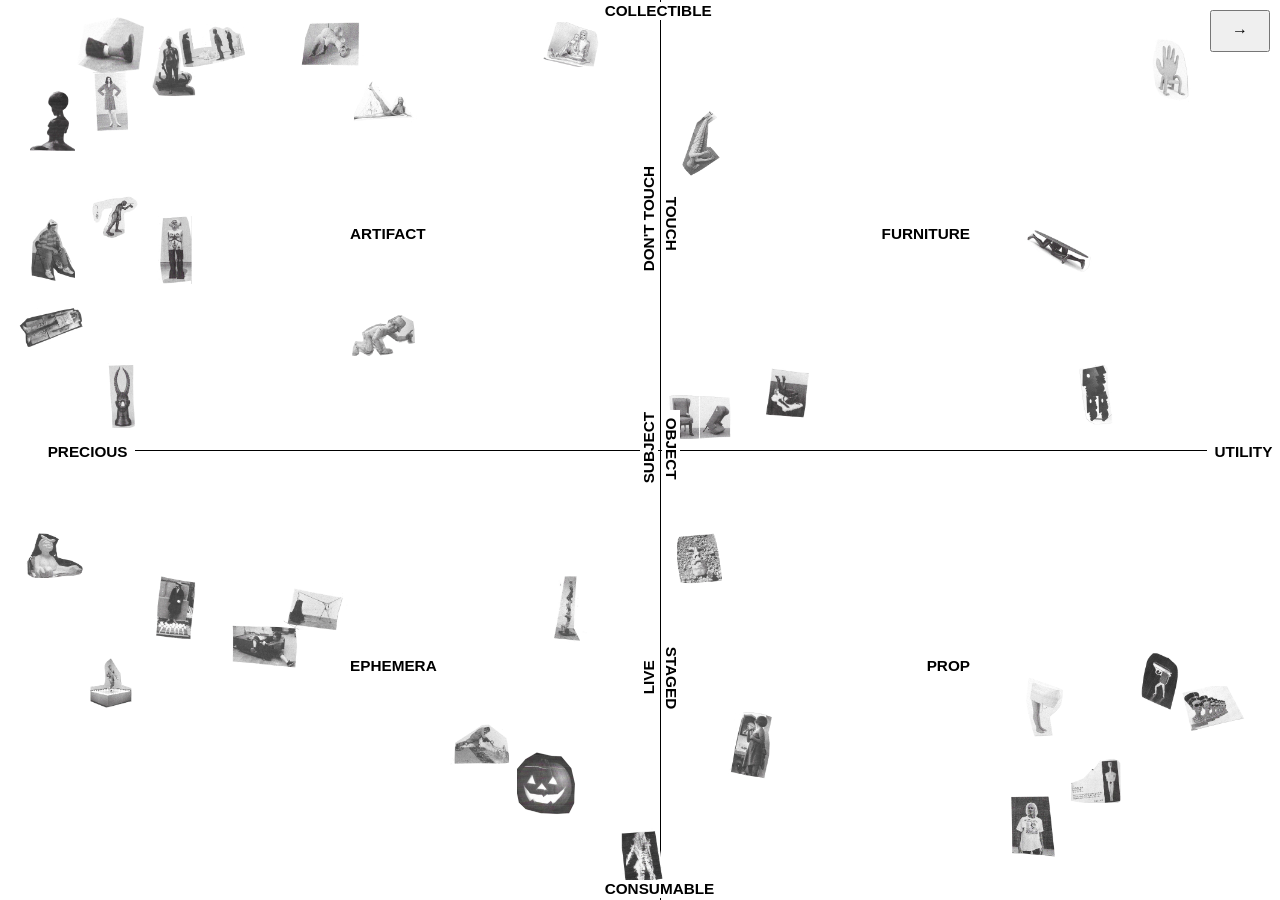
==== index copy.html @ 36f09357 "entry" ====
<!DOCTYPE html>
<html lang="en">
<head>
    <meta charset="UTF-8">
    <meta name="viewport" content="width=device-width, initial-scale=1.0">
    <title>figure grid</title>
    <link rel="icon" type="image/x-icon" href="images/A_robert gober untitled leg 1989 .png">
    <link rel="stylesheet" href="styles.css">
</head>
<body>

        <!-- Button to trigger the transition -->
        <button onclick="togglePage()">→</button>

        <!-- Main content container -->
        <div id="container">
            <div id="leftPage" class="page left full-viewport-height">
                <div class="content"></div>
                 <!-- DO NOT TOUCH OR DELETE -->
    <div class="container">
        <!-- Horizontal and vertical lines -->
        <div class="horizontal-line"></div>
        <div class="vertical-line"></div>

        <!-- Text labels on each end of the horizontal line -->
        <div class="label label-left">PRECIOUS</div>
        <div class="label label-right">UTILITY</div>

        <!-- Text labels on each end of the vertical line -->
        <div class="label label-top">COLLECTIBLE</div>
        <div class="label label-bottom">CONSUMABLE</div>

        <!-- Quadrant labels -->
        <div class="quadrant-label top-left">ARTIFACT</div>
        <div class="quadrant-label top-right">FURNITURE</div>
        <div class="quadrant-label bottom-left">EPHEMERA</div>
        <div class="quadrant-label bottom-right">PROP</div>

        <!-- Text labels along the vertical line -->
        <div class="vertical-label vertical-label-touch">TOUCH</div>
        <div class="vertical-label vertical-label-object">OBJECT</div>
        <div class="vertical-label vertical-label-staged">STAGED</div>
        <div class="vertical-label vertical-label-dont-touch">DON'T TOUCH</div>
        <div class="vertical-label vertical-label-subject">SUBJECT</div>
        <div class="vertical-label vertical-label-live">LIVE</div>
    </div>
    <!-- DO NOT TOUCH OR DELETE -->


 
<!-- DON'T TOUCH OR DELETE -->
   <!-- Interactive Image Layer -->
   <div class="interactive-container ">
<!-- DON'T TOUCH OR DELETE -->


    <!-- NOW YOU CAN EDIT CLASS IS FOR INTERACTIVE BUTTON LABELS, STYLE IS FOR THE LOCATION WITHIN THE GRID, TITLE AND BODY CAN BE UPDATED WITHIN "", AND CHANGE THE IMG SRC FOR UPLOADING IMAGES FROM THE IMAGES FOLDER -->
    <!-- Section A -->
    <div class="image-container dont-touch object" style="top: 24%; left: 11%;" 
    data-title="Huma Bhaba receiver (2018)"  
    data-body="When the extraterrestrials make contact with earth, I hope this is what they look like">
        <img src="images/A_Huma Bhaba receiver 2018.png" alt="Image 1-01">
    </div>
    <div class="image-container dont-touch" style="top: 7.5%; left: 6%;"  
    data-title="Charles Ray Fall '91 (1992)" 
    data-body="At least in his slant towards representation, Ray makes the human uncanny">
        <img src="images/A_Charles Ray Fall '91 1992.png" alt="Image 1-02">
    </div>
    <div class="image-container subject dont-touch" style="top: 24%; left: 1.5%;"  
    data-title="Duane Hanson Man with a Walkman (1989)" 
    data-body="Theatric realism">
        <img src="images/A_Duane Hanson Man with a Walkman 1989.png" alt="Image 1-03">
    </div>
    <div class="image-container dont-touch staged" style="top: 33.5%; left: 27.27%;"  
    data-title="Folkert de Jong The Shooting...at Watou; 1st of July 2006 (2006)" 
    data-body="This would look good as detritus floating in a flooded relic of a city">
        <img src="images/A_Folkert de Jong The Shooting...at Watou; 1st of July 2006 2006.png" alt="Image 1-04">
    </div>
    <div class="image-container object dont-touch staged"  style="top: 1.2%; left: 14%;"  
    data-title="George Segal The Costume Party 1965-67" 
    data-body="1970s window display: camp, scene, color, artifice, archetype">
        <img src="images/A_George Segal The Costume Party 1965-67.png" alt="Image 1-05">
    </div>
    <div class="image-container object dont-touch" style="top: 1.2%; left: 6%;"  
    data-title="robert gober untitled leg (1989)" 
    data-body="Endlessly lonely figures">
        <img src="images/A_robert gober untitled leg 1989 .png" alt="Image 1-06">
    </div>
    <div class="image-container subject dont-touch"style="top: 1.2%; left: 42%;"  
    data-title="Jeff Koons Michael-Jackson-and-Bubbles 1988" 
    data-body="Jeff Koons is a businessman who trades money for other people to manufactures large objects and then he calls them artworks and trades them for more money">
        <img src="images/A_Jeff Koons Michael-Jackson-and-Bubbles 1988.png" alt="Image 1-07">
    </div>
    <div class="image-container dont-touch"  style="top: 3.5%; left: 11%;"  
    data-title="Kiki Smith Rapture 2001" 
    data-body="One of first artists I learned about in undergrad when we were all very into feminist archetypes">
        <img src="images/A_Kiki Smith Rapture 2001.png" alt="Image 1-08">
    </div>
    <div class="image-container dont-touch" style="top: 7.4%; left: 27.27%;"  
    data-title="Liz Craft Lo Schiaccianoci 2017" 
    data-body="Is this about heterosexuality?">
        <img src="images/A_Liz Craft Lo Schiaccianoci 2017.png" alt="Image 1-09">
    </div>
    <div class="image-container dont-touch" style="top: 1.2%; left: 23.27%;"  
    data-title="louise bourgeois arched figure 1999" 
    data-body="Bourgeois insisted her pieces were not directly engaging feminist discourse but instead inhabited a ‘pre-gender’ zone of inquiry. See questions on Nancy Grossman “Cobb II.”">
        <img src="images/A_louise bourgeois arched figure 1999.png" alt="Image 1-10">
    </div>
    <div class="image-container dont-touch" style="top: 40%; left: 7.27%;"  
    data-title="Nancy Grossman Cob II 1977-1980" 
    data-body="Nancy Grossman’s insistence about the heads–that they are not men, nor artifacts emerging from BDSM–is a fascinating part of this work to me. I guess it feels like a formal problem. Because she uses forms which connote specificities about gender or about scene, people unconsciously read the works and immediately locate them. From that point, it is hard to have your mind changed about what you’re seeing.">
        <img src="images/A_Nancy Grossman Cob II 1977-1980.png" alt="Image 1-11">
    </div>
    <div class="image-container object dont-touch" style="top: 20.5%; left: 6%;"  
    data-title="Nicole Eisenman Perpetual Motion Machine 2019" 
    data-body="Finally a bronze figure who isn’t proud, just on their trodden way">
        <img src="images/A_Nicole Eisenman Perpetual Motion Machine 2019.png" alt="Image 1-12">
    </div>
    <div class="image-container dont-touch staged" style="top: 32.5%; left: 1.5%;"  
    data-title="Paul Thek The Tomb 1967" 
    data-body="Death practice #2">
        <img src="images/A_Paul Thek The Tomb 1967.png" alt="Image 1-13">
    </div>
    <div class="image-container dont-touch" style="top: 9.5%; left: 1.5%;"  
    data-title="Simone Leigh Jug 2019" 
    data-body="Far beyond representational specificity is where we find pure archetype (no eyes)">
        <img src="images/A_Simone Leigh Jug 2019.png" alt="Image 1-14">
    </div>
    <!-- <div class="image-container touch" style="top: 42.5%; left: 27.27%;"  
     data-title="Alison Saar Sweeping Beauty 1997" 
     data-body="How long will gendered divisions of domestic labor haunt the world?">
        <img src="images/A_Alison Saar Sweeping Beauty 1997.png" alt="Image 15">
    </div>
    <div class="image-container touch" style="top: 42.5%; left: 27.27%;"  
    data-title="Fred Wilson The Mete of the Muse 2006" 
    data-body="Poetics of arrangement">
        <img src="images/A_Fred Wilson The Mete of the Muse 2006.png" alt="Image 16">
    </div>
    <div class="image-container touch" style="top: 42.5%; left: 27.27%;"  
    data-title="Greer Lankson Rachel 1986" 
    data-body="">
        <img src="images/A_Greer Lankson Rachel 1986.png" alt="Image 17">
    </div>
    <div class="image-container touch" style="top: 42.5%; left: 27.27%;"  
    data-title="Hank Willis Thomas Unity 2019" 
    data-body="">
        <img src="images/A_Hank Willis Thomas Unity 2019.png" alt="Image 18">
    </div>
    <div class="image-container touch" style="top: 42.5%; left: 27.27%;"  data-title="Isabelle Albequerque An Orgy for Ten People in One Body 2020" data-body="">
        <img src="images/A_Isabelle Albequerque An Orgy for Ten People in One Body 2020.png" alt="Image 19">
    </div>
    <div class="image-container touch" style="top: 42.5%; left: 27.27%;"  data-title="Josh Kline Productivity Gains 2016" data-body="">
        <img src="images/A_Josh Kline Productivity Gains 2016.png" alt="Image 20">
    </div>
    <div class="image-container touch" style="top: 42.5%; left: 27.27%;"  data-title="Tony Matelli Figure 1 2015" data-body="">
        <img src="images/A_Tony Matelli Figure 1 2015.png" alt="Image 21">
    </div>
    <div class="image-container touch" style="top: 42.5%; left: 27.27%;"  data-title="Raul de Nieves Fina Vision 2019" data-body="">
        <img src="images/A_Raul de Nieves Fina Vision 2019.png" alt="Image 22">
    </div>
    <div class="image-container touch" style="top: 42.5%; left: 27.27%;"  data-title="Ruby Neri Untitled 2019" data-body="">
        <img src="images/A_Ruby Neri Untitled 2019.png" alt="Image 23">
    </div> -->
    <!-- <div class="image-container touch" style="top: 42.5%; left: 27.27%;"  data-title="Ugo Rodinone If there were anywhere but desert. monday 2000" data-body="">
        <img src="images/A_Ugo Rodinone If there were anywhere but desert. monday 2000.png" alt="Image 0">
    </div> 
    -->
    <!-- Section E -->
    <div class="image-container subject dont-touch live" style="top: 68%; left: 18%;"  
    data-title="Aki Sasamoto Centrifugal March 2012" 
    data-body="Diagrams that become performances or the other way around">
        <img src="images/E_Aki Sasamoto Centrifugal March 2012.png" alt="Image 2-01"> 
    </div>
    <div class="image-container object dont-touch live" style="top: 64%; left: 42%;"  
    data-title="Narcissister Totem 2019" 
    data-body="Performing in this piece made me feel like generally audiences are dumb, distracted, and have terrible attention spans">
        <img src="images/E_Narcissister Totem 2019.png" alt="Image 2-02">
    </div>
    <div class="image-container subject touch live" style="top: 64%; left: 11%;"  
    data-title="David Hammons Bliz-aard Sale 1983" 
    data-body="Art of the encounter 1: money study">
        <img src="images/E_David Hammons Bliz-aard Sale 1983.png" alt="Image 2-03">
    </div>
    <div class="image-container object dont-touch live" style="top: 72%; left: 6%;"  
    data-title="Felix Gonzalez Torres Untitled (go go dancing platform) 1991" 
    data-body="Felix's most overt body">
        <img src="images/E_Felix Gonzalez Torres Untitled (go go dancing platform) 1991.png" alt="Image 2-04">
    </div>
    <div class="image-container object dont-touch staged" style="top: 58%; left: 1.5%;"  
    data-title="Kara Walker A Subtlety or the Marvelous Sugar Baby 2014" 
    data-body="When this show was up there was a constant line of people waiting on Kent Avenue. I remember the sun hitting the small molasses-coated sculptures look like they were melting in the sun and crews of white people laughing and taking selfies near the cunt">
        <img src="images/E_Kara Walker A Subtlety or the Marvelous Sugar Baby 2014.png" alt="Image 2-05">
    </div>
    <div class="image-container subject dont-touch live" style="top: 79%; left: 35%;"  
    data-title="Richard Serra Splashing 1968" 
    data-body="The most adaptable metal is also the most toxic">
        <img src="images/E_Richard Serra Splashing 1968.png" alt="Image 2-06">
    </div>
    <div class="image-container subject dont-touch live" style="top: 64%; left: 22%;"  
    data-title="Senga Nengudi Studio Performance with RSVP 1976" 
    data-body="Elastic activations">
        <img src="images/E_Senga Nengudi Studio Performance with RSVP 1976.png" alt="Image 2-07">
    </div>
    <div class="image-container object touch live" style="top: 91.5%; left: 47.6%;"  
    data-title="Burning Man (2022)" 
    data-body="From afar, Burning Man feels like mdma-fueled corporate glamping but have always had affinity towards the ritualized burn as a central event in that world">
        <img src="images/E_Burning Man.png" alt="Image 2-10">
    </div>
 
    <div class="image-container object touch live" style="top: 83.5%; left: 40%;"  
    data-title="Jack O Lantern" 
    data-body="Seasonal">
        <img src="images/E_Jack o Lantern.png" alt="Image 2-00">
    </div>
    <!-- Section F -->
    <div class="image-container object touch staged" style="top: 40%; left: 59%;"  
    data-title="Allen Jones Chair 1969" 
    data-body="Figurative furniture as a represention of power dynamics aka eroticism as far as I can discern begins with Allen Jones and his controversial and imitable human furniture series ">
        <img src="images/F_Allen Jones Chair 1969.png" alt="Image 3-01">
    </div>
    <!-- <div class="image-container object touch staged" style="top: 40%; left: 59%;"  
    data-title="Allen Jones Chair 1969" 
    data-body="Figurative furniture as a represention of power dynamics aka eroticism as far as I can discern begins with Allen Jones and his controversial and imitable human furniture series ">
        <img src="images/F_alina" alt="Image 3-02">
    </div> -->
    <div class="image-container object touch live" style="top: 42.5%; left: 52%;"  
    data-title="Jamie Eisenstein Arm Chair 2006" 
    data-body="Serving 2007 in Portland, Oregon vibes">
        <img src="images/F_Jamie Eisenstein Arm Chair 2006.png" alt="Image 3-03">
    </div>
    <div class="image-container object touch staged" style="top: 40%; left: 83%;"  
    data-title="Animate Objects 2023" 
    data-body="I can't picture this looking great in anyone's home">
        <img src="images/F_Animate Objects 2023.png" alt="Image 3-04">
    </div>
    <div class="image-container object touch staged" style="top: 4%; left: 89%;"  
    data-title="Chris Wolston Temperatures Rising" 
    data-body="Design culture rewards obscurely functional objects as long as they appear to be challenging to construct">
        <img src="images/F_Chris Wolston Temperatures Rising.png" alt="Image 3-05">
    </div>
    <div class="image-container object touch staged" style="top: 24%; left: 80%;"  
    data-title="Dzmitry Samal Human Table 2009" 
    data-body="Great for the frat house">
        <img src="images/F_Dzmitry Samal Human Table 2009.png" alt="Image 3-06">
    </div>
    <div class="image-container object dont-touch staged" style="top: 12%; left: 52%;"  
    data-title="Catalina Ouyang Bitch Bench 2018" 
    data-body="Bitch as in bitching ">
        <img src="images/F_Catalina Ouyang Bitch Bench 2018.png" alt="Image 3-20">
    </div>
    <!-- Section P -->
    <div class="image-container object dont-touch staged" style="top: 72%; left: 88%;"  
    data-title="Laurie Simmons The Music of Regret 2006" 
    data-body="Featuring the complex inner workings of life as a high heeled gun">
        <img src="images/P_Laurie Simmons The Music of Regret 2006.png" alt="Image 4-01">
    </div>
    <div class="image-container subject dont-touch staged" style="top: 88%; left: 78%;"  
    data-title="Pippa Garner $ell your $elf 2023" 
    data-body="The fact that Pippa had her first institutional art show in her 80's only adds to her appeal">
        <img src="images/P_Pippa Garner $ell your $elf 2023.png" alt="Image 4-02">
    </div>
    <!-- <div class="image-container subject touch staged" style="top: 88%; left: 78%;"  
     data-title="Paul McCarthy Masks (Popeye) 1994" 
     data-body="One of the least revolting masks from this series">
        <img src="images/P_Paul" alt="Image 4-03">
    </div> -->
    <div class="image-container subject dont-touch staged" style="top: 75%; left: 92%;"  
    data-title="Isa Genzken Nofretete 2014" 
    data-body="The idol becomes an icon becomes a mascot becomes a model">
        <img src="images/P_Isa Genzken Nofretete 2014.png" alt="Image 4-05">
    </div>
    <div class="image-container object touch staged" style="top: 83%; left: 83%;"  
    data-title="Gala Committee Cycladic Idol 1998" 
    data-body="The Gala Committee’s Melrose Place prop fabrication project is 100% goals. Perfect equilibrium between a DIY conceptualism and a high art fabrication.">
        <img src="images/P_Gala Committee Cycladic Idol 1998.png" alt="Image 4-06">
    </div>
    <div class="image-container touch staged" style="top: 58%; left: 52%;"  
    data-title="David Wojnarowicz Untitled (Face in Dirt) 1991" 
    data-body="Gallup, NM. Rehearsing death. Taken May 1991, David died September 1992.">
        <img src="images/P_David Wojnarowicz Untitled (Face in Dirt) 1991.png" alt="Image 4-07">
    </div>
    <div class="image-container dont-touch staged" style="top: 79%; left: 56%;"  
    data-title="Cindy Sherman Untitled Film Still #2 1977" 
    data-body="Having been raised in a house where most of the movies I watched were from the 1950’s, this body of work opened up some previously foreclosed information; The femme protagonist didn't 'wake up like this' but is instead an aesthetically controlled entity. ">
        <img src="images/P_Cindy Sherman Untitled Film Still no2 1977.png" alt="Image 4-08">
    </div>
    <div class="image-container object touch live" style="top: 75%; left: 79%;"  
    data-title="Erwin Wurm One Minute Sculpture 1997" 
    data-body="1 minute sculptures feels like what art will be in the apocalypse, but euphorically so">
        <img src="images/P_Erwin Wurm One Minute Sculpture 1997.png" alt="Image 4-00">
    </div>
</div>
            </div>
        </div>
        
            <div id="rightPage" class="page right">
                <p>This is an interactive webpage and living document by effie bowen. Works and commentary are subject to change.

                    Website designed with <a href="https://www.taehee.xyz/">taehee</a>.Last updated Dec 2024.</p>
                    
            </div>
        </div>


<!-- DON'T TOUCH OR DELETE -->
      <!-- Center Display for Hover -->
      <div class="center-display">
        <div class="center-content">
            <div class="image-wrapper">
                <img id="center-image" src="" alt="center image">
            </div>
            <div class="text-background">
            <p id="center-title"></p>
            <p id="center-body"></p>
            </div>
        </div>
    </div>
<!-- DON'T TOUCH OR DELETE -->    
    
<script>
   function togglePage() {
    const leftPage = document.getElementById("leftPage");
    const rightPage = document.getElementById("rightPage");
    const container = document.getElementById("container");

    // Toggle active classes
    if (leftPage.classList.contains("active")) {
        leftPage.classList.remove("active");
        rightPage.classList.remove("active");
    } else {
        leftPage.classList.add("active");
        rightPage.classList.add("active");
    }
}
</script>
  
<!-- DON'T TOUCH OR DELETE -->
    <script src="script.js"></script>
    <script src="select.js"></script>
<!-- DON'T TOUCH OR DELETE -->
</body>
</html>
---- styles.css ----
* {
    margin: 0;
    padding: 0;
    box-sizing: border-box;
}

html, body {
    height: 100%;
    width: 100%;
    display: flex;
    overflow: hidden; /* Prevent scrollbars */
    font-family: Helvetica, Arial, sans-serif;
}

button {
    position: absolute;
    top: 10px;
    right: 10px;
    padding: 10px 20px;
    font-size: 16px;
    cursor: pointer;
    z-index: 10;
}

a {
    text-decoration: none;
    color: black;
  }

#container {
    display: flex;
    width: 100vw;
    height: 100vh;
    overflow: hidden;
    position: relative;
}

.page {
    transition: all 0.5s ease-in-out;
    height: 100%;
}
.left {
    width: 100%; /* Default full width */
    display: flex;
    justify-content: center;
    align-items: center;
}

.right {
    width: 0; /* Initially hidden */
    background-color: #2196f3;
    display: flex;
    justify-content: center;
    align-items: center;
    overflow: hidden;
    
}

/* Active state for pages */
.page.active.left {
    width: 100%; /* Shrinks to 70% width */
}

.page.active.right {
    width: 30%; /* Expands to 30% width */
    visibility: visible; /* Ensure it's visible */
    padding: 5%;
}

.content {
    padding: 20px;
    color: white;
    text-align: center;
}

.container {
    position: relative;
    width: 100vw;
    height: 100vh;
}

/* Ensure the text labels are above the image containers */
.label, .vertical-label {
    position: absolute;
    font-size: 1.7vmin;
    font-family: Helvetica, Arial, sans-serif;
    font-weight: 600;
    color: black;
    background-color: white;
    padding: 0 0.5em;
    z-index: 3; /* Higher than images */
    pointer-events: auto; /* Enable click events */
    -webkit-user-select: none; /* For Safari */
    -moz-user-select: none;    /* For Firefox */
    -ms-user-select: none;     /* For IE and Edge */
    user-select: none;         /* Standard */
}

/* Change the text selection color for the rest of the page */
::selection {
    background-color: white;
    color: black;
}

/* Horizontal Line */
.horizontal-line {
    position: absolute;
    top: 50%;
    left: 0;
    width: 100%;
    height: 1px;
    background-color: black;
}

/* Vertical Line */
.vertical-line {
    position: absolute;
    top: 0;
    left: 50%;
    height: 100%;
    width: 1px;
    background-color: black;
}



/* Text labels on the ends of the horizontal and vertical lines */
.label-left {
    top: calc(50% - 0.75vmin);
    left: 0;
}

.label-right {
    top: calc(50% - 0.75vmin);
    right: 0;
}

.label-top {
    left: calc(50% - 7vmin);
    top: .2%;
}

.label-bottom {
    left: calc(50% - 7vmin);
    bottom: .2%;
}

/* Quadrant labels */
.quadrant-label {
    position: absolute;
    font-size: 1.7vmin;
    font-family: Helvetica, Arial, sans-serif;
    font-weight: 600;
    color: black;
    pointer-events: none; /* Disable interaction with this layer */
}

/* Top Left Quadrant */
.quadrant-label.top-left {
    top: 25%;
    left: 25%;
}

/* Top Right Quadrant */
.quadrant-label.top-right {
    top: 25%;
    right: 25%;
}

/* Bottom Left Quadrant */
.quadrant-label.bottom-left {
    bottom: 25%;
    left: 25%;
}

/* Bottom Right Quadrant */
.quadrant-label.bottom-right {
    bottom: 25%;
    right: 25%;
}

/* Text labels along the vertical line */
.vertical-label {
    position: absolute;
    font-size: 1.7vmin;
    font-family: Helvetica, Arial, sans-serif;
    font-weight: 600;
    color: black;
    cursor: pointer;
    transform-origin: left center;
    transition: color .3s ease;
}

/* Hover effect for pointer and color change */
.vertical-label:hover {
    cursor: pointer;
}

/* Specific label positions and rotations */
.vertical-label-touch {
    left: calc(50% + 1.25vmin); /* Adjust distance from vertical line */
    top: calc(25% - 5vmin);  /* Adjust vertical position */
    transform: rotate(90deg); /* Rotate text to the left (clockwise) */
}

.vertical-label-touch:hover {
    color: #4982cf;
}


.vertical-label-object {
    left: calc(50% + 1.25vmin); /* Adjust distance from vertical line */
    top: calc(50% - 5.5vmin); /* Adjust vertical position */
    transform: rotate(90deg); /* Rotate text to the left (clockwise) */
}

.vertical-label-object:hover {
    color: #00aa93;
}


.vertical-label-staged {
    left: calc(50% + 1.25vmin); /* Adjust distance from vertical line */
    top: calc(75% - 5vmin);  /* Adjust vertical position */
    transform: rotate(90deg); /* Rotate text to the left (clockwise) */
}

.vertical-label-staged:hover {
   color:orchid;
}

.vertical-label-dont-touch {
    left: calc(50% - 1.25vmin); /*Adjust distance from vertical line */
    top: calc(25% + 5vmin);   /* Adjust vertical position */
    transform: rotate(-90deg); /* Rotate text to the right (counterclockwise) */
}

.vertical-label-dont-touch:hover {
color:#d2515e;
}

.vertical-label-subject {
    left: calc(50% - 1.25vmin); /* Adjust distance from vertical line */
    top: calc(50% + 3.5vmin); /* Adjust vertical position */
    transform: rotate(-90deg); /* Rotate text to the right (counterclockwise) */
}

.vertical-label-subject:hover {
    color: #ffb511;
}

.vertical-label-live {
    left: calc(50% - 1.25vmin); /* Adjust distance from vertical line */
    top: calc(75% + 2vmin);  /* Adjust vertical position */
    transform: rotate(-90deg); /* Rotate text to the right (counterclockwise) */
}

.vertical-label-live:hover {
color: tan;
}
/* Active button style */
.vertical-label-subject.active {
    color: #ffb511;
}

.vertical-label-live.active {
    color: tan;
}

.vertical-label-dont-touch.active {
    color:#d2515e;
    }

.vertical-label-staged.active {
   color:orchid;
}
.vertical-label-object.active {
    color: #00aa93;
}

.vertical-label-touch.active{
    color: #4982cf;
}


/* Default button style */
.vertical-label {
    cursor: pointer;
    transition: background-color 0.3s ease, color 0.3s ease;
}



/* Center Display for Hover */
.center-display {
    display: none; /* Initially hidden */
    flex-direction: column;
    align-items: center;
    justify-content: center;
    position: fixed;
    top: 50%;
    left: 50%;
    transform: translate(-50%, -50%);
    text-align: center;
    z-index: 5;
    pointer-events: none;
}


.center-content {
    display: flex;
    flex-direction: column;
    align-items: center; /* Center-align all content */
    gap: 8px; /* Consistent gap between elements */
}

.image-wrapper {
    height: 65vmin; /* Adjust the size of the container */
    aspect-ratio: 2 / 1; /* Maintains a square aspect ratio */
    display: flex;
    justify-content: center;
    align-items: center;
    overflow: hidden;
}
.image-wrapper img {
    width: auto;
    height: 100%;
    object-fit: contain; /* Ensures the image scales without cropping */
}

/* .center-display img {
    width: 65vmin;
    height: 65vmin;
    object-fit: contain;
} */

.text-background {
    padding: 1.25%;
    background-color: white;
}

#center-name {
    font-size: 2.5vmin;
    font-family: Helvetica, Arial, sans-serif;
    font-weight: bold;
    /* margin-bottom: 0.2em; */
    color: black;
}

#center-title {
    font-size: 2.5vmin;
    font-family: Helvetica, Arial, sans-serif;
    font-style: italic;
    font-weight: bold;
    /* margin-bottom: 0.2em; */
    color: black;
}

#center-year {
    font-size: 2.5vmin;
    font-family: Helvetica, Arial, sans-serif;
    font-weight: bold;
    /* margin-bottom: 0.2em; */
    color: black;
}

#center-body {
    font-size: 2.2vmin;
    font-family: Helvetica, Arial, sans-serif;
    font-weight: bold;
    color: black;
    max-width: 40vw;
    margin: 2.5%;
}


#center-title, #center-body {
    margin: 0; /* Remove margin */
    line-height: 1.3;
}

/* Second Layer: Interactive Images*/
.interactive-container {
    position: absolute;
    width: 100vw;
    height: 100vh;
    top: 0;
    left: 0;
    z-index: 0; /* Ensure it is below the text labels */
    pointer-events: none; /* Disable interaction with this layer */
}

.image-container {
    position: absolute;
    width: 7.5vmin; /* Updated size */
    height: 7.5vmin; /* Updated size */
    pointer-events: all;
    z-index: 2; /* Ensure images are below text labels */
}

.image-container img {
    width: 100%;
    height: 100%;
    object-fit: contain;
    transition: filter 0.3s ease; /* Smooth transition for hue change */
}


.full-viewport-height {
    height: 100vh;
  }

@supports (height: 100dvh) {
    .full-viewport-height {
      height: 100dvh;
    }
  }


/* Media query for mobile view */
@media only screen and (max-width: 900px) {
    .label, .vertical-label {
        font-size: 2.2vmin; 
    }
    .label-top {
        left: calc(50% - 9vmin);
        top: .2%;
    }
    
    .label-bottom {
        left: calc(50% - 9vmin);
        bottom: .2%;
    }

    .quadrant-label {
        font-size: 2.2vmin;
    }
    .vertical-label {
        font-size: 2.2vmin;
    }

    .center-display img {
        width: 70vmin;
        height: 70vmin;
    }
    
    .center-display p {
        font-size: 2.8vmin;
    }

    .vertical-label-touch {
        top: calc(25% - 8vmin);  /* Adjust vertical position */
    }
    
  
    
    .vertical-label-object {
        top: calc(50% - 6.5vmin); /* Adjust vertical position */
    }
    
    .vertical-label-staged {
        top: calc(75% - 6vmin);  /* Adjust vertical position */
    }

    .vertical-label-dont-touch {
        top: calc(25% + 6vmin);   /* Adjust vertical position */
      }
    

    .vertical-label-subject {
        top: calc(50% + 4.5vmin); /* Adjust vertical position */
     }

    
    .vertical-label-live {
        top: calc(75% + 3vmin);  /* Adjust vertical position */
        }

#center-body {
            max-width: 60vw;
        }
    
}
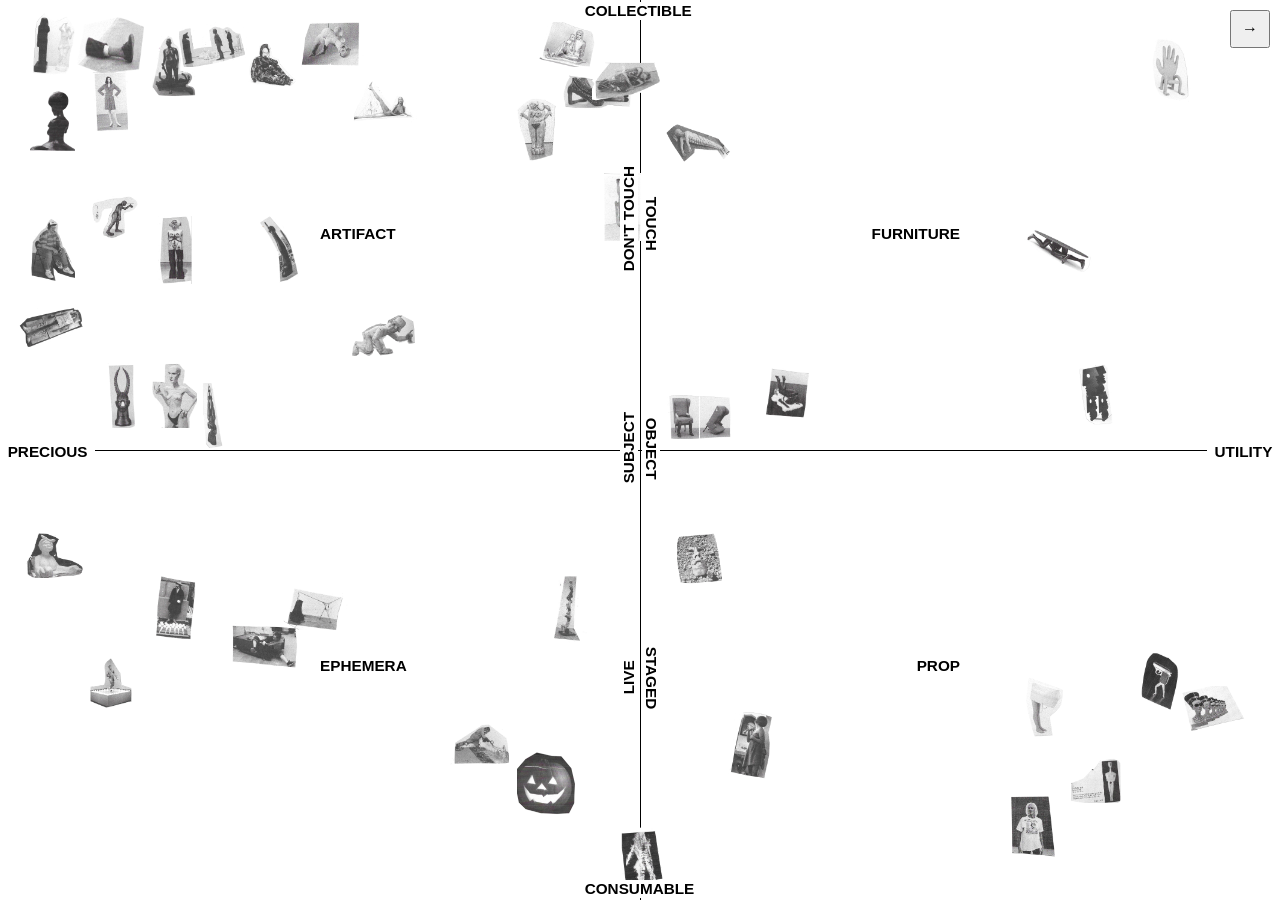
==== commit 7559e357: "update-aboutcargo" ====
--- a/index copy.html
+++ b/index copy.html
@@ -8,16 +8,10 @@
     <link rel="stylesheet" href="styles.css">
 </head>
 <body>
-
-        <!-- Button to trigger the transition -->
-        <button onclick="togglePage()">→</button>
-
-        <!-- Main content container -->
-        <div id="container">
-            <div id="leftPage" class="page left full-viewport-height">
-                <div class="content"></div>
-                 <!-- DO NOT TOUCH OR DELETE -->
-    <div class="container">
+    <!-- DO NOT TOUCH OR DELETE -->
+
+    <a href="./about/about.html"><button>→</button></a>
+    <div class="container full-viewport-height">
         <!-- Horizontal and vertical lines -->
         <div class="horizontal-line"></div>
         <div class="vertical-line"></div>
@@ -50,171 +44,604 @@
  
 <!-- DON'T TOUCH OR DELETE -->
    <!-- Interactive Image Layer -->
-   <div class="interactive-container ">
+   <div class="interactive-container full-viewport-height">
 <!-- DON'T TOUCH OR DELETE -->
 
 
     <!-- NOW YOU CAN EDIT CLASS IS FOR INTERACTIVE BUTTON LABELS, STYLE IS FOR THE LOCATION WITHIN THE GRID, TITLE AND BODY CAN BE UPDATED WITHIN "", AND CHANGE THE IMG SRC FOR UPLOADING IMAGES FROM THE IMAGES FOLDER -->
     <!-- Section A -->
     <div class="image-container dont-touch object" style="top: 24%; left: 11%;" 
-    data-title="Huma Bhaba receiver (2018)"  
+    data-name="Huma Bhaba"
+    data-title="receiver" 
+    data-year="2018" 
     data-body="When the extraterrestrials make contact with earth, I hope this is what they look like">
         <img src="images/A_Huma Bhaba receiver 2018.png" alt="Image 1-01">
     </div>
     <div class="image-container dont-touch" style="top: 7.5%; left: 6%;"  
-    data-title="Charles Ray Fall '91 (1992)" 
+    data-name="Charles Ray"
+    data-title="Fall '91" 
+    data-year="1992" 
     data-body="At least in his slant towards representation, Ray makes the human uncanny">
         <img src="images/A_Charles Ray Fall '91 1992.png" alt="Image 1-02">
     </div>
     <div class="image-container subject dont-touch" style="top: 24%; left: 1.5%;"  
-    data-title="Duane Hanson Man with a Walkman (1989)" 
+    data-name="Duane Hanson"
+    data-title="Man with a Walkman" 
+    data-year="1989"
     data-body="Theatric realism">
         <img src="images/A_Duane Hanson Man with a Walkman 1989.png" alt="Image 1-03">
     </div>
     <div class="image-container dont-touch staged" style="top: 33.5%; left: 27.27%;"  
-    data-title="Folkert de Jong The Shooting...at Watou; 1st of July 2006 (2006)" 
+    data-name="Folkert de Jong"
+    data-title="The Shooting...at Watou; 1st of July 2006" 
+    data-year="2006"
     data-body="This would look good as detritus floating in a flooded relic of a city">
         <img src="images/A_Folkert de Jong The Shooting...at Watou; 1st of July 2006 2006.png" alt="Image 1-04">
     </div>
     <div class="image-container object dont-touch staged"  style="top: 1.2%; left: 14%;"  
-    data-title="George Segal The Costume Party 1965-67" 
+    data-name="George Segal"
+    data-title="The Costume Party" 
+    data-year="1965-67"
     data-body="1970s window display: camp, scene, color, artifice, archetype">
         <img src="images/A_George Segal The Costume Party 1965-67.png" alt="Image 1-05">
     </div>
-    <div class="image-container object dont-touch" style="top: 1.2%; left: 6%;"  
-    data-title="robert gober untitled leg (1989)" 
+    <div class="image-container object dont-touch" style="top: 1.2%; left: 6%;"
+    data-name="robert gober"  
+    data-title="untitled leg" 
+    data-year="1989"
     data-body="Endlessly lonely figures">
         <img src="images/A_robert gober untitled leg 1989 .png" alt="Image 1-06">
     </div>
-    <div class="image-container subject dont-touch"style="top: 1.2%; left: 42%;"  
-    data-title="Jeff Koons Michael-Jackson-and-Bubbles 1988" 
+    <div class="image-container subject dont-touch"style="top: 1.2%; left: 41.7%;" 
+    data-name="Jeff Koons"
+    data-title="Jeff Koons Michael-Jackson-and-Bubbles"
+    data-year="1988" 
     data-body="Jeff Koons is a businessman who trades money for other people to manufactures large objects and then he calls them artworks and trades them for more money">
         <img src="images/A_Jeff Koons Michael-Jackson-and-Bubbles 1988.png" alt="Image 1-07">
     </div>
-    <div class="image-container dont-touch"  style="top: 3.5%; left: 11%;"  
-    data-title="Kiki Smith Rapture 2001" 
+    <div class="image-container dont-touch"  style="top: 3.5%; left: 11%;"
+    data-name="Kiki Smith"  
+    data-title="Rapture" 
+    data-year="2001"
     data-body="One of first artists I learned about in undergrad when we were all very into feminist archetypes">
         <img src="images/A_Kiki Smith Rapture 2001.png" alt="Image 1-08">
     </div>
-    <div class="image-container dont-touch" style="top: 7.4%; left: 27.27%;"  
-    data-title="Liz Craft Lo Schiaccianoci 2017" 
+    <div class="image-container dont-touch" style="top: 7.4%; left: 27.27%;" 
+    data-name="Liz Craft" 
+    data-title="Lo Schiaccianoci"
+    data-year="2017" 
     data-body="Is this about heterosexuality?">
         <img src="images/A_Liz Craft Lo Schiaccianoci 2017.png" alt="Image 1-09">
     </div>
-    <div class="image-container dont-touch" style="top: 1.2%; left: 23.27%;"  
-    data-title="louise bourgeois arched figure 1999" 
+    <div class="image-container dont-touch" style="top: 1.2%; left: 23.27%;"
+    data-name="Louise Bourgeois"  
+    data-title="arched figure" 
+    data-year="1999"
     data-body="Bourgeois insisted her pieces were not directly engaging feminist discourse but instead inhabited a ‘pre-gender’ zone of inquiry. See questions on Nancy Grossman “Cobb II.”">
         <img src="images/A_louise bourgeois arched figure 1999.png" alt="Image 1-10">
     </div>
-    <div class="image-container dont-touch" style="top: 40%; left: 7.27%;"  
-    data-title="Nancy Grossman Cob II 1977-1980" 
+    <div class="image-container dont-touch" style="top: 40%; left: 7.27%;"
+    data-name="Nancy Grossman"  
+    data-title="Cob II" 
+    data-year="1977-1980"
     data-body="Nancy Grossman’s insistence about the heads–that they are not men, nor artifacts emerging from BDSM–is a fascinating part of this work to me. I guess it feels like a formal problem. Because she uses forms which connote specificities about gender or about scene, people unconsciously read the works and immediately locate them. From that point, it is hard to have your mind changed about what you’re seeing.">
         <img src="images/A_Nancy Grossman Cob II 1977-1980.png" alt="Image 1-11">
     </div>
-    <div class="image-container object dont-touch" style="top: 20.5%; left: 6%;"  
-    data-title="Nicole Eisenman Perpetual Motion Machine 2019" 
+    <div class="image-container object dont-touch" style="top: 20.5%; left: 6%;"
+    data-name="Nicole Eisenman"  
+    data-title="Perpetual Motion Machine" 
+    data-year="2019"
     data-body="Finally a bronze figure who isn’t proud, just on their trodden way">
         <img src="images/A_Nicole Eisenman Perpetual Motion Machine 2019.png" alt="Image 1-12">
     </div>
-    <div class="image-container dont-touch staged" style="top: 32.5%; left: 1.5%;"  
-    data-title="Paul Thek The Tomb 1967" 
+    <div class="image-container dont-touch staged" style="top: 32.5%; left: 1.5%;"
+    data-name="Paul Thek"  
+    data-title="The Tomb" 
+    data-year="1967"
     data-body="Death practice #2">
         <img src="images/A_Paul Thek The Tomb 1967.png" alt="Image 1-13">
     </div>
-    <div class="image-container dont-touch" style="top: 9.5%; left: 1.5%;"  
-    data-title="Simone Leigh Jug 2019" 
+    <div class="image-container dont-touch staged" style="top: 9.5%; left: 1.5%;" 
+    data-name="Simone Leigh" 
+    data-title="Jug" 
+    data-year="2019"
     data-body="Far beyond representational specificity is where we find pure archetype (no eyes)">
         <img src="images/A_Simone Leigh Jug 2019.png" alt="Image 1-14">
     </div>
-    <!-- <div class="image-container touch" style="top: 42.5%; left: 27.27%;"  
-     data-title="Alison Saar Sweeping Beauty 1997" 
+    <div class="image-container dont-touch staged" style="top: 42.5%; left: 14%;" 
+    data-name="Alison Saar" 
+     data-title="Sweeping Beauty" 
+     data-year="1997"
      data-body="How long will gendered divisions of domestic labor haunt the world?">
         <img src="images/A_Alison Saar Sweeping Beauty 1997.png" alt="Image 15">
     </div>
-    <div class="image-container touch" style="top: 42.5%; left: 27.27%;"  
-    data-title="Fred Wilson The Mete of the Muse 2006" 
+    <div class="image-container object dont-touch staged" style="top: 1.2%; left: 1.5%;"  
+    data-name="Fred Wilson"
+    data-title="The Mete of the Muse" 
+    data-year="2006"
     data-body="Poetics of arrangement">
         <img src="images/A_Fred Wilson The Mete of the Muse 2006.png" alt="Image 16">
     </div>
+    <div class="image-container subject dont-touch staged" style="top: 40%; left: 11%;"  
+    data-name="Greer Lankson"
+    data-title="Rachel" 
+    data-year="1986"
+    data-body="Freaky, creepy, cunty">
+        <img src="images/A_Greer Lankson Rachel 1986.png" alt="Image 17">
+    </div>
+    <div class="image-container dont-touch staged" style="top: 24%; left: 19.27%;" 
+    data-name="Hank Willis Thomas" 
+    data-title="Ulnity 2019" 
+    data-year="2019"
+    data-body="while I disagree with the associations between acension and progress, I bike by this almost every day and feel its insistence">
+        <img src="images/A_Hank Willis Thomas Unity 2019.png" alt="Image 18">
+    </div>
+    <div class="image-container object dont-touch staged" style="top: 7%; left: 44%;"  
+    data-name="Isabelle Albequerque"
+    data-title="An Orgy for Ten People in One Body 2020" 
+    data-year="2020"
+    data-body="The thin white femme body presented yet again as an idealized object for sexual projection">
+        <img src="images/A_Isabelle Albequerque An Orgy for Ten People in One Body 2020.png" alt="Image 19">
+    </div>
+    <div class="image-container dont-touch staged" style="top: 5.25%; left: 46.27%;"  
+    data-name="Josh Kline"
+    data-title="Productivity Gains" 
+    data-year="2016"
+    data-body="Manufacturing beleaguredness">
+        <img src="images/A_Josh Kline Productivity Gains 2016.png" alt="Image 20">
+    </div>
+    <div class="image-container dont-touch staged" style="top: 19.25%; left: 46%;"  
+    data-name="Tony Matelli"
+    data-title="Figure 1 2015" 
+    data-year="2015"
+    ddata-body="Über realism (except the flaccid dick is apparently impervious to gravity)">
+        <img src="images/A_Tony Matelli Figure 1 2015.png" alt="Image 21">
+    </div>
+    <div class="image-container dont-touch staged" style="top: 3.5%; left: 19.27%;"  
+    data-name="Raul de Nieves"
+    data-title="Fina Vision" 
+    data-year="2019"
+    data-body="Raúl's figures are festive and charming if not totally appeasing ">
+        <img src="images/A_Raul de Nieves Fina Vision 2019.png" alt="Image 22">
+    </div>
+    <div class="image-container dont-touch staged" style="top: 10.5%; left: 39.27%;"  
+    data-name="Ruby Neri"
+    data-title="Untitled" 
+    data-year="2019"
+    data-body="A brunette fabricates a legion of blondes">
+        <img src="images/A_Ruby Neri Untitled 2019.png" alt="Image 23">
+    </div>
+    <!-- <div class="image-container object dont-touch staged" style="top: 7%; left: 39.27%;"  
+    data-name="Lee Bul"
+    data-title="Cyborg W1" 
+    data-year="1998"
+    data-body="Prescient silhouettes">
+        <img src="images/A_Lee Bul Cyborg W1 1998.png" alt="Image 24">
+    </div>
+    <div class="image-container object dont-touch staged" style="top: 17.5%; left: 39.27%;"  
+    data-name="Dustin Yellin"
+    data-title="Psychogeography 43" 
+    data-year="2014"
+    data-body="Cheesy universalist story telling">
+        <img src="images/A_Dustin Yellin Psychogeography 43 2014.png" alt="Image 25">
+    </div>
+    <div class="image-container dont-touch staged" style="top: 1.75%; left: 39.27%;"  
+    data-name="Kehinde Wiley"
+    data-title="After La Negress 1872" 
+    data-year="2007"
+    data-body="This statue neighbors the non-profit, United Daughters of the Confederacy which is an organization focused on celebrating womens' efforts towards supporting the Confederate States during the Civil War and is ''saddened that some people find anything connected with the Confederacy to be offensive.''">
+        <img src="images/A_Kehinde Wiley After La Negress 1872 2007.png" alt="Image 26">
+    </div>
+    <div class="image-container dont-touch staged" style="top: 10.5%; left: 39.27%;"  
+    data-name="Philip Grausman"
+    data-title="Victoria" 
+    data-year="2004"
+    data-body="Big white woman’s head #2">
+        <img src="images/A_Philip Grausman Victoria 2004.png" alt="Image 27">
+    </div>
+    <div class="image-container dont-touch" style="top: 21%; left: 39.27%;"  
+    data-name="HaFoSaFo"
+    data-year="1980"
+    data-body="Charming millennial icon. R.I.P.">
+        <img src="images/A_HaFoSaFo 1980.png" alt="Image 28">
+    </div>
+    <div class="image-container touch" style="top: 10.5%; left: 39.27%;"  
+    data-name="Daniel Roseberry"
+    data-title="Schiaperelli" 
+    data-year="2019"
+    data-body="Schiaperelli should be for freaks but it's really just funky accessories for the rich">
+        <img src="images/A_Daniel Roseberry Schiaperelli 2019.png" alt="Image 29">
+    </div>
+    <div class="image-container touch" style="top: 10.5%; left: 39.27%;"  
+    data-name="Zenos Frudakis"
+    data-title="Freedom" 
+    data-year="2001"
+    data-body="So didactic no further comments">
+        <img src="images/A_Zenos Frudakis Freedom 2001.png" alt="Image 30">
+    </div>
+    <div class="image-container touch" style="top: 10.5%; left: 39.27%;"  
+    data-name="César Baldaccini"
+    data-title="Le Pouce" 
+    data-year="1965"
+    data-body="Hands and arms make conciliatory subjects for public art">
+        <img src="images/A_Cesar Baldaccini Le Pouce 1965.png" alt="Image 31">
+    </div>
+    <div class="image-container touch" style="top: 10.5%; left: 39.27%;"  
+    data-name="David Shrigley"
+    data-title="Really Good" 
+    data-year="2016"
+    data-body="This thumb belongs in a horror movie">
+        <img src="images/A_David Shrigley Really Good.2016png.png" alt="Image 32">
+    </div>
+    <div class="image-container touch" style="top: 10.5%; left: 39.27%;"  
+    data-name="Swarovski"
+    data-title="Myriad Little Mermaid, Limited Edition" 
+    data-year="2024"
+    data-body="Garbage can become very expensive with the simple adornment of thousands of jewels">
+        <img src="images/A_Swarovski Ariel 2024.png" alt="Image 33">
+    </div>
+    <div class="image-container touch" style="top: 10.5%; left: 39.27%;"  
+    data-name="Candice Lin"
+    data-title="Future Sarcophogus" 
+    data-year="2020"
+    data-body="Death practice #3">
+        <img src="images/A_Candice Lin Future Sarcophogus 2020.png" alt="Image 34">
+    </div>
+    <div class="image-container touch" style="top: 10.5%; left: 39.27%;"  
+    data-name="Beanie Baby"
+    data-title="Princess Diana" 
+    data-year="1997"
+    data-body="Mourning the untimely death of an unhappy princess by designing and selling a price-gouging-Beanie-Baby is quintessential 1997, USA">
+        <img src="images/A_Princess Diana Beanie Baby 1997.png" alt="Image 35">
+    </div>
+    <div class="image-container touch" style="top: 10.5%; left: 39.27%;"  
+    data-name="Kiyan Williams"
+    data-title="State of Freedom (Marsha P. Johnson)" 
+    data-year="2024"
+    data-body="A tepid depiction of an inimitable force. And for what? To make the Whitney Museum appear aligned with marginalized figures? The Whitney’s bathroom is not even open to the public and it cost $30 to access the part of the building where this piece was installed">
+        <img src="images/A_Kiyan Williams State of Freedom (Marsha P. Johnson) 2024.png" alt="Image 36">
+    </div>
+    <div class="image-container touch" style="top: 10.5%; left: 39.27%;"  
+    data-name="Puppies Puppies"
+    data-title="A sculpture for Trans Women A sculpture for the Non-Binary Femmes A sculpture for Two-Spirit People • I am a woman. I don’t care what you think • (Transphobia is everywhere and everyone is susceptible to enacting it at any moment) (Unlearn the transphobia brewing within) I am a Trans Women. I am a Two-Spirit Person. I am a Woman. This is for my sisters and siblings everywhere. History erased many of us but we are still here. I will fight for our rights until the day I die. Exile me and I’ll keep fighting." 
+    data-year="2022"
+    data-body="Commits identity to a fixed status rather than fluctuating condition">
+        <img src="images/A_Puppies Puppies 2022.png" alt="Image 37">
+    </div>
+    <div class="image-container touch" style="top: 10.5%; left: 39.27%;"  
+    data-name=""
+    data-title="" 
+    data-year=""
+    data-body="">
+        <img src="images/A_Jaume Plensa Anna 2014.png" alt="Image 38">
+    </div>
+    <div class="image-container touch" style="top: 10.5%; left: 39.27%;"  
+    data-name=""
+    data-title="" 
+    data-year=""
+    data-body="">
+        <img src="images/A_Mark Manders The Absence of Mark Manders 2020.png" alt="Image 39">
+    </div>
+    <div class="image-container touch" style="top: 10.5%; left: 39.27%;"  
+    data-name=""
+    data-title="" 
+    data-year=""
+    data-body="">
+        <img src="images/A_Henry Moore Large Reclining Figure 1984.png" alt="Image 40">
+    </div>
+    <div class="image-container touch" style="top: 10.5%; left: 39.27%;"  
+    data-name=""
+    data-title="" 
+    data-year=""
+    data-body="">
+        <img src="images/A_John Ahearn Salina 1982.png" alt="Image 40">
+    </div>
+    <div class="image-container touch" style="top: 10.5%; left: 39.27%;"  
+    data-name="Liza Lou"
+    data-title="" 
+    data-year=""
+    data-body="">
+        <img src="images/A_Lisa Lou The Damned 2004.png" alt="Image 40">
+    </div>
+    <div class="image-container touch" style="top: 10.5%; left: 39.27%;"  
+    data-name=""
+    data-title="" 
+    data-year=""
+    data-body="">
+        <img src="images/A_Jeffrey Gibson Like Us 2020.png" alt="Image 40">
+    </div>
+    <div class="image-container touch" style="top: 10.5%; left: 39.27%;"  
+    data-name=""
+    data-title="" 
+    data-year=""
+    data-body="">
+        <img src="images/A_Lauren Halsey The East Side of South-Central Los Angeles Hieroglyph Prototype Architecture (I) 2022.png" alt="Image 40">
+    </div>
     <div class="image-container touch" style="top: 42.5%; left: 27.27%;"  
-    data-title="Greer Lankson Rachel 1986" 
-    data-body="">
-        <img src="images/A_Greer Lankson Rachel 1986.png" alt="Image 17">
-    </div>
-    <div class="image-container touch" style="top: 42.5%; left: 27.27%;"  
-    data-title="Hank Willis Thomas Unity 2019" 
-    data-body="">
-        <img src="images/A_Hank Willis Thomas Unity 2019.png" alt="Image 18">
-    </div>
-    <div class="image-container touch" style="top: 42.5%; left: 27.27%;"  data-title="Isabelle Albequerque An Orgy for Ten People in One Body 2020" data-body="">
-        <img src="images/A_Isabelle Albequerque An Orgy for Ten People in One Body 2020.png" alt="Image 19">
-    </div>
-    <div class="image-container touch" style="top: 42.5%; left: 27.27%;"  data-title="Josh Kline Productivity Gains 2016" data-body="">
-        <img src="images/A_Josh Kline Productivity Gains 2016.png" alt="Image 20">
-    </div>
-    <div class="image-container touch" style="top: 42.5%; left: 27.27%;"  data-title="Tony Matelli Figure 1 2015" data-body="">
-        <img src="images/A_Tony Matelli Figure 1 2015.png" alt="Image 21">
-    </div>
-    <div class="image-container touch" style="top: 42.5%; left: 27.27%;"  data-title="Raul de Nieves Fina Vision 2019" data-body="">
-        <img src="images/A_Raul de Nieves Fina Vision 2019.png" alt="Image 22">
-    </div>
-    <div class="image-container touch" style="top: 42.5%; left: 27.27%;"  data-title="Ruby Neri Untitled 2019" data-body="">
-        <img src="images/A_Ruby Neri Untitled 2019.png" alt="Image 23">
+    data-name="Ugo Rodinone"
+    data-title="If there were anywhere but desert. monday" 
+    data-year="2000"
+    data-body="White men seem sensitive about clowns">
+        <img src="images/A_Ugo Rodinone If there were anywhere but desert. monday 2000.png" alt="Image 0">
+    </div> 
+    <div class="image-container touch" style="top: 10.5%; left: 39.27%;"  
+    data-name=""
+    data-title="" 
+    data-year=""
+    data-body="">
+        <img src="images/A_Hugh Hayden Eve 2023.png" alt="Image 40">
+    </div>
+    <div class="image-container touch" style="top: 10.5%; left: 39.27%;"  
+    data-name=""
+    data-title="" 
+    data-year=""
+    data-body="">
+        <img src="images/A_David Altmejd Crystal System 2019.png" alt="Image 40">
+    </div>
+    <div class="image-container touch" style="top: 10.5%; left: 39.27%;"  
+    data-name=""
+    data-title="" 
+    data-year=""
+    data-body="">
+        <img src="images/A_Katharina Frisch Frau mit Hund 2004.png" alt="Image 40">
+    </div>
+    <div class="image-container touch" style="top: 10.5%; left: 39.27%;"  
+    data-name=""
+    data-title="" 
+    data-year=""
+    data-body="">
+        <img src="images/A_Karon Davis Stretching Ballerina 2022.png" alt="Image 40">
+    </div>
+    <div class="image-container touch" style="top: 10.5%; left: 39.27%;"  
+    data-name=""
+    data-title="" 
+    data-year=""
+    data-body="">
+        <img src="images/A_Jordan Wolfson Female Figure 2014.png" alt="Image 40">
     </div> -->
-    <!-- <div class="image-container touch" style="top: 42.5%; left: 27.27%;"  data-title="Ugo Rodinone If there were anywhere but desert. monday 2000" data-body="">
-        <img src="images/A_Ugo Rodinone If there were anywhere but desert. monday 2000.png" alt="Image 0">
-    </div> 
-    -->
+   
     <!-- Section E -->
-    <div class="image-container subject dont-touch live" style="top: 68%; left: 18%;"  
-    data-title="Aki Sasamoto Centrifugal March 2012" 
+    <div class="image-container subject dont-touch live" style="top: 68%; left: 18%;" 
+    data-name="Aki Sasamoto" 
+    data-title="Centrifugal March"
+    data-year="2012"
     data-body="Diagrams that become performances or the other way around">
         <img src="images/E_Aki Sasamoto Centrifugal March 2012.png" alt="Image 2-01"> 
     </div>
-    <div class="image-container object dont-touch live" style="top: 64%; left: 42%;"  
-    data-title="Narcissister Totem 2019" 
+    <div class="image-container object dont-touch live" style="top: 64%; left: 42%;"
+    data-name="Narcissister"  
+    data-title="Totem"
+    data-year="2019" 
     data-body="Performing in this piece made me feel like generally audiences are dumb, distracted, and have terrible attention spans">
         <img src="images/E_Narcissister Totem 2019.png" alt="Image 2-02">
     </div>
-    <div class="image-container subject touch live" style="top: 64%; left: 11%;"  
-    data-title="David Hammons Bliz-aard Sale 1983" 
+    <div class="image-container subject touch live" style="top: 64%; left: 11%;"
+    data-name="David Hammons"  
+    data-title="Bliz-aard Sale" 
+    data-year="1983"
     data-body="Art of the encounter 1: money study">
         <img src="images/E_David Hammons Bliz-aard Sale 1983.png" alt="Image 2-03">
     </div>
-    <div class="image-container object dont-touch live" style="top: 72%; left: 6%;"  
-    data-title="Felix Gonzalez Torres Untitled (go go dancing platform) 1991" 
+    <div class="image-container object dont-touch live" style="top: 72%; left: 6%;"
+    data-name="Felix Gonzalez Torres"  
+    data-title="Untitled (go go dancing platform)"
+    data-year="1991" 
     data-body="Felix's most overt body">
         <img src="images/E_Felix Gonzalez Torres Untitled (go go dancing platform) 1991.png" alt="Image 2-04">
     </div>
-    <div class="image-container object dont-touch staged" style="top: 58%; left: 1.5%;"  
-    data-title="Kara Walker A Subtlety or the Marvelous Sugar Baby 2014" 
+    <div class="image-container object dont-touch staged" style="top: 58%; left: 1.5%;"
+    data-name="Kara Walker"  
+    data-title="A Subtlety or the Marvelous Sugar Baby"
+    data-year="2014" 
     data-body="When this show was up there was a constant line of people waiting on Kent Avenue. I remember the sun hitting the small molasses-coated sculptures look like they were melting in the sun and crews of white people laughing and taking selfies near the cunt">
         <img src="images/E_Kara Walker A Subtlety or the Marvelous Sugar Baby 2014.png" alt="Image 2-05">
     </div>
-    <div class="image-container subject dont-touch live" style="top: 79%; left: 35%;"  
-    data-title="Richard Serra Splashing 1968" 
+    <div class="image-container subject dont-touch live" style="top: 79%; left: 35%;"
+    data-name="Richard Serra"  
+    data-title="Splashing" 
+    data-year="1968"
     data-body="The most adaptable metal is also the most toxic">
         <img src="images/E_Richard Serra Splashing 1968.png" alt="Image 2-06">
     </div>
-    <div class="image-container subject dont-touch live" style="top: 64%; left: 22%;"  
-    data-title="Senga Nengudi Studio Performance with RSVP 1976" 
+    <div class="image-container subject dont-touch live" style="top: 64%; left: 22%;"
+    data-name="Senga Nengudi"  
+    data-title="Studio Performance with RSVP" 
+    data-year="1976"
     data-body="Elastic activations">
         <img src="images/E_Senga Nengudi Studio Performance with RSVP 1976.png" alt="Image 2-07">
     </div>
-    <div class="image-container object touch live" style="top: 91.5%; left: 47.6%;"  
-    data-title="Burning Man (2022)" 
+    <!-- <div class="image-container touch" style="top: 10.5%; left: 39.27%;"  
+    data-name=""
+    data-title="" 
+    data-year=""
+    data-body="">
+        <img src="images/E_Tino Sehgal Kiss 2003.png" alt="Image 2-08">
+    </div> 
+    <div class="image-container touch" style="top: 10.5%; left: 39.27%;"  
+    data-name=""
+    data-title="" 
+    data-year=""
+    data-body="">
+        <img src="images/E_Trisha Brown Walking on the Wall 1971.png" alt="Image 2-09">
+    </div> <div class="image-container touch" style="top: 10.5%; left: 39.27%;"  
+    data-name=""
+    data-title="" 
+    data-year=""
+    data-body="">
+        <img src="images/E_Tom Friedman Untitled 1996.png" alt="Image 2-10">
+    </div> <div class="image-container touch" style="top: 10.5%; left: 39.27%;"  
+    data-name=""
+    data-title="" 
+    data-year=""
+    data-body="">
+        <img src="images/E_Trisha Brown Walking on the Wall 1971.png" alt="Image 2-11">
+    </div> <div class="image-container touch" style="top: 10.5%; left: 39.27%;"  
+    data-name=""
+    data-title="" 
+    data-year=""
+    data-body="">
+        <img src="images/E_Yoko Ono Cut Piece 1964.png" alt="Image 2-12">
+    </div> <div class="image-container touch" style="top: 10.5%; left: 39.27%;"  
+    data-name=""
+    data-title="" 
+    data-year=""
+    data-body="">
+        <img src="images/E_Pope L. Great White Way 2001-2009.png" alt="Image 2-13">
+    </div> <div class="image-container touch" style="top: 10.5%; left: 39.27%;"  
+    data-name=""
+    data-title="" 
+    data-year=""
+    data-body="">
+        <img src="images/E_Marina Abromovic and Ulay Relation in Time 1977_2010.png" alt="Image 2-14">
+    </div> <div class="image-container touch" style="top: 10.5%; left: 39.27%;"  
+    data-name=""
+    data-title="" 
+    data-year=""
+    data-body="">
+        <img src="images/E_Ana Mendieta Silhueta Series.png" alt="Image 2-15">
+    </div> <div class="image-container touch" style="top: 10.5%; left: 39.27%;"  
+    data-name=""
+    data-title="" 
+    data-year=""
+    data-body="">
+        <img src="images/E_Carolee Schneeman Up to and Including Her Limits 1973.png" alt="Image 2-16">
+    </div> <div class="image-container touch" style="top: 10.5%; left: 39.27%;"  
+    data-name=""
+    data-title="" 
+    data-year=""
+    data-body="">
+        <img src="images/E_Urs Fischer Standing Julian 2015.png" alt="Image 2-17">
+    </div> 
+    <div class="image-container touch" style="top: 10.5%; left: 39.27%;"  
+    data-name=""
+    data-title="" 
+    data-year=""
+    data-body="">
+        <img src="images/E_Anne Imhof Faust 2017.png" alt="Image 2-18">
+    </div>  -->
+    <div class="image-container object touch live" style="top: 91.5%; left: 47.6%;"
+    data-title="Burning Man" 
+    data-year="2022"
     data-body="From afar, Burning Man feels like mdma-fueled corporate glamping but have always had affinity towards the ritualized burn as a central event in that world">
         <img src="images/E_Burning Man.png" alt="Image 2-10">
     </div>
+    <!-- <div class="image-container touch" style="top: 10.5%; left: 39.27%;"  
+    data-name=""
+    data-title="" 
+    data-year=""
+    data-body="">
+        <img src="images/E_Adrian Piper Catalysis IV 1970.png" alt="Image 2-17">
+    </div> 
+    <div class="image-container touch" style="top: 10.5%; left: 39.27%;"  
+    data-name=""
+    data-title="" 
+    data-year=""
+    data-body="">
+        <img src="images/E_" alt="Image 2-17">
+    </div> 
+    <div class="image-container touch" style="top: 10.5%; left: 39.27%;"  
+    data-name=""
+    data-title="" 
+    data-year=""
+    data-body="">
+        <img src="images/E_" alt="Image 2-17">
+    </div> 
+    <div class="image-container touch" style="top: 10.5%; left: 39.27%;"  
+    data-name=""
+    data-title="" 
+    data-year=""
+    data-body="">
+        <img src="images/E_" alt="Image 2-17">
+    </div> 
+    <div class="image-container touch" style="top: 10.5%; left: 39.27%;"  
+    data-name=""
+    data-title="" 
+    data-year=""
+    data-body="">
+        <img src="images/E_" alt="Image 2-17">
+    </div> 
+    <div class="image-container touch" style="top: 10.5%; left: 39.27%;"  
+    data-name=""
+    data-title="" 
+    data-year=""
+    data-body="">
+        <img src="images/E_" alt="Image 2-17">
+    </div> 
+    <div class="image-container touch" style="top: 10.5%; left: 39.27%;"  
+    data-name=""
+    data-title="" 
+    data-year=""
+    data-body="">
+        <img src="images/E_" alt="Image 2-17">
+    </div> 
+    <div class="image-container touch" style="top: 10.5%; left: 39.27%;"  
+    data-name=""
+    data-title="" 
+    data-year=""
+    data-body="">
+        <img src="images/E_" alt="Image 2-17">
+    </div> 
+    <div class="image-container touch" style="top: 10.5%; left: 39.27%;"  
+    data-name=""
+    data-title="" 
+    data-year=""
+    data-body="">
+        <img src="images/E_" alt="Image 2-17">
+    </div> 
+    <div class="image-container touch" style="top: 10.5%; left: 39.27%;"  
+    data-name=""
+    data-title="" 
+    data-year=""
+    data-body="">
+        <img src="images/E_" alt="Image 2-17">
+    </div>  -->
  
     <div class="image-container object touch live" style="top: 83.5%; left: 40%;"  
     data-title="Jack O Lantern" 
     data-body="Seasonal">
         <img src="images/E_Jack o Lantern.png" alt="Image 2-00">
     </div>
+    <!-- <div class="image-container touch" style="top: 10.5%; left: 39.27%;"  
+    data-name=""
+    data-title="" 
+    data-year=""
+    data-body="">
+        <img src="images/E_" alt="Image 2-17">
+    </div> 
+    <div class="image-container touch" style="top: 10.5%; left: 39.27%;"  
+    data-name=""
+    data-title="" 
+    data-year=""
+    data-body="">
+        <img src="images/E_" alt="Image 2-17">
+    </div> 
+    <div class="image-container touch" style="top: 10.5%; left: 39.27%;"  
+    data-name=""
+    data-title="" 
+    data-year=""
+    data-body="">
+        <img src="images/E_" alt="Image 2-17">
+    </div> 
+    <div class="image-container touch" style="top: 10.5%; left: 39.27%;"  
+    data-name=""
+    data-title="" 
+    data-year=""
+    data-body="">
+        <img src="images/E_" alt="Image 2-17">
+    </div> 
+    <div class="image-container touch" style="top: 10.5%; left: 39.27%;"  
+    data-name=""
+    data-title="" 
+    data-year=""
+    data-body="">
+        <img src="images/E_" alt="Image 2-17">
+    </div>  -->
+
     <!-- Section F -->
     <div class="image-container object touch staged" style="top: 40%; left: 59%;"  
-    data-title="Allen Jones Chair 1969" 
+    data-name="Allen Jones"
+    data-title="Chair" 
+    data-year="1969"
     data-body="Figurative furniture as a represention of power dynamics aka eroticism as far as I can discern begins with Allen Jones and his controversial and imitable human furniture series ">
         <img src="images/F_Allen Jones Chair 1969.png" alt="Image 3-01">
     </div>
@@ -223,83 +650,491 @@
     data-body="Figurative furniture as a represention of power dynamics aka eroticism as far as I can discern begins with Allen Jones and his controversial and imitable human furniture series ">
         <img src="images/F_alina" alt="Image 3-02">
     </div> -->
-    <div class="image-container object touch live" style="top: 42.5%; left: 52%;"  
-    data-title="Jamie Eisenstein Arm Chair 2006" 
+    <div class="image-container object touch live" style="top: 42.5%; left: 52%;"
+    data-name="Jamie Eisenstein"  
+    data-title="Arm Chair"
+    data-year="2006" 
     data-body="Serving 2007 in Portland, Oregon vibes">
         <img src="images/F_Jamie Eisenstein Arm Chair 2006.png" alt="Image 3-03">
     </div>
     <div class="image-container object touch staged" style="top: 40%; left: 83%;"  
-    data-title="Animate Objects 2023" 
+    data-title="Animate Objects" 
+    data-year="2023"
     data-body="I can't picture this looking great in anyone's home">
         <img src="images/F_Animate Objects 2023.png" alt="Image 3-04">
     </div>
-    <div class="image-container object touch staged" style="top: 4%; left: 89%;"  
-    data-title="Chris Wolston Temperatures Rising" 
+    <div class="image-container object touch staged" style="top: 4%; left: 89%;"
+    data-name="Chris Wolston"  
+    data-title="Temperatures Rising" 
     data-body="Design culture rewards obscurely functional objects as long as they appear to be challenging to construct">
         <img src="images/F_Chris Wolston Temperatures Rising.png" alt="Image 3-05">
-    </div>
-    <div class="image-container object touch staged" style="top: 24%; left: 80%;"  
-    data-title="Dzmitry Samal Human Table 2009" 
+    </div> 
+    <div class="image-container object touch staged" style="top: 24%; left: 80%;" 
+    data-name="Dzmitry Samal" 
+    data-title="Human Table 2009"
+    data-year="2009" 
     data-body="Great for the frat house">
         <img src="images/F_Dzmitry Samal Human Table 2009.png" alt="Image 3-06">
     </div>
-    <div class="image-container object dont-touch staged" style="top: 12%; left: 52%;"  
-    data-title="Catalina Ouyang Bitch Bench 2018" 
+    <!-- <div class="image-container touch" style="top: 10.5%; left: 39.27%;"  
+    data-name=""
+    data-title="" 
+    data-year=""
+    data-body="">
+    <img src="images/F_" alt="Image 3-00">
+    </div>
+    <div class="image-container touch" style="top: 10.5%; left: 39.27%;"  
+    data-name=""
+    data-title="" 
+    data-year=""
+    data-body="">
+    <img src="images/F_" alt="Image 3-00">
+    </div>
+    <div class="image-container touch" style="top: 10.5%; left: 39.27%;"  
+    data-name=""
+    data-title="" 
+    data-year=""
+    data-body="">
+    <img src="images/F_" alt="Image 3-00">
+    </div>
+    <div class="image-container touch" style="top: 10.5%; left: 39.27%;"  
+    data-name=""
+    data-title="" 
+    data-year=""
+    data-body="">
+    <img src="images/F_" alt="Image 3-00">
+    </div>
+    <div class="image-container touch" style="top: 10.5%; left: 39.27%;"  
+    data-name=""
+    data-title="" 
+    data-year=""
+    data-body="">
+    <img src="images/F_" alt="Image 3-00">
+    </div>
+    <div class="image-container touch" style="top: 10.5%; left: 39.27%;"  
+    data-name=""
+    data-title="" 
+    data-year=""
+    data-body="">
+    <img src="images/F_" alt="Image 3-00">
+    </div>
+    <div class="image-container touch" style="top: 10.5%; left: 39.27%;"  
+    data-name=""
+    data-title="" 
+    data-year=""
+    data-body="">
+    <img src="images/F_" alt="Image 3-00">
+    </div>
+    <div class="image-container touch" style="top: 10.5%; left: 39.27%;"  
+    data-name=""
+    data-title="" 
+    data-year=""
+    data-body="">
+    <img src="images/F_" alt="Image 3-00">
+    </div>
+    <div class="image-container touch" style="top: 10.5%; left: 39.27%;"  
+    data-name=""
+    data-title="" 
+    data-year=""
+    data-body="">
+    <img src="images/F_" alt="Image 3-00">
+    </div>
+    <div class="image-container touch" style="top: 10.5%; left: 39.27%;"  
+    data-name=""
+    data-title="" 
+    data-year=""
+    data-body="">
+    <img src="images/F_" alt="Image 3-00">
+    </div>
+    <div class="image-container touch" style="top: 10.5%; left: 39.27%;"  
+    data-name=""
+    data-title="" 
+    data-year=""
+    data-body="">
+    <img src="images/F_" alt="Image 3-00">
+    </div>
+    <div class="image-container touch" style="top: 10.5%; left: 39.27%;"  
+    data-name=""
+    data-title="" 
+    data-year=""
+    data-body="">
+    <img src="images/F_" alt="Image 3-00">
+    </div>
+    <div class="image-container touch" style="top: 10.5%; left: 39.27%;"  
+    data-name=""
+    data-title="" 
+    data-year=""
+    data-body="">
+    <img src="images/F_" alt="Image 3-00">
+    </div> -->
+    <div class="image-container object dont-touch staged" style="top: 12%; left: 52%;"
+    data-name="Catalina Ouyang"  
+    data-title="Bitch Bench" 
+    data-year="2018"
     data-body="Bitch as in bitching ">
         <img src="images/F_Catalina Ouyang Bitch Bench 2018.png" alt="Image 3-20">
     </div>
+    <!-- <div class="image-container touch" style="top: 10.5%; left: 39.27%;"  
+    data-name=""
+    data-title="" 
+    data-year=""
+    data-body="">
+    <img src="images/F_" alt="Image 3-00">
+    </div>
+    <div class="image-container touch" style="top: 10.5%; left: 39.27%;"  
+    data-name=""
+    data-title="" 
+    data-year=""
+    data-body="">
+    <img src="images/F_" alt="Image 3-00">
+    </div>
+    <div class="image-container touch" style="top: 10.5%; left: 39.27%;"  
+    data-name=""
+    data-title="" 
+    data-year=""
+    data-body="">
+    <img src="images/F_" alt="Image 3-00">
+    </div>
+    <div class="image-container touch" style="top: 10.5%; left: 39.27%;"  
+    data-name=""
+    data-title="" 
+    data-year=""
+    data-body="">
+    <img src="images/F_" alt="Image 3-00">
+    </div>
+    <div class="image-container touch" style="top: 10.5%; left: 39.27%;"  
+    data-name=""
+    data-title="" 
+    data-year=""
+    data-body="">
+    <img src="images/F_" alt="Image 3-00">
+    </div>
+    <div class="image-container touch" style="top: 10.5%; left: 39.27%;"  
+    data-name=""
+    data-title="" 
+    data-year=""
+    data-body="">
+    <img src="images/F_" alt="Image 3-00">
+    </div>
+    <div class="image-container touch" style="top: 10.5%; left: 39.27%;"  
+    data-name=""
+    data-title="" 
+    data-year=""
+    data-body="">
+    <img src="images/F_" alt="Image 3-00">
+    </div>
+    <div class="image-container touch" style="top: 10.5%; left: 39.27%;"  
+    data-name=""
+    data-title="" 
+    data-year=""
+    data-body="">
+    <img src="images/F_" alt="Image 3-00">
+    </div>
+    <div class="image-container touch" style="top: 10.5%; left: 39.27%;"  
+    data-name=""
+    data-title="" 
+    data-year=""
+    data-body="">
+    <img src="images/F_" alt="Image 3-00">
+    </div>
+    <div class="image-container touch" style="top: 10.5%; left: 39.27%;"  
+    data-name=""
+    data-title="" 
+    data-year=""
+    data-body="">
+    <img src="images/F_" alt="Image 3-00">
+    </div>
+    <div class="image-container touch" style="top: 10.5%; left: 39.27%;"  
+    data-name=""
+    data-title="" 
+    data-year=""
+    data-body="">
+    <img src="images/F_" alt="Image 3-00">
+    </div>
+    <div class="image-container touch" style="top: 10.5%; left: 39.27%;"  
+    data-name=""
+    data-title="" 
+    data-year=""
+    data-body="">
+    <img src="images/F_" alt="Image 3-00">
+    </div> -->
+
     <!-- Section P -->
-    <div class="image-container object dont-touch staged" style="top: 72%; left: 88%;"  
-    data-title="Laurie Simmons The Music of Regret 2006" 
+    <div class="image-container object dont-touch staged" style="top: 72%; left: 88%;" 
+    data-name="Laurie Simmons" 
+    data-title="The Music of Regret" 
+    data-year="2006"
     data-body="Featuring the complex inner workings of life as a high heeled gun">
         <img src="images/P_Laurie Simmons The Music of Regret 2006.png" alt="Image 4-01">
     </div>
-    <div class="image-container subject dont-touch staged" style="top: 88%; left: 78%;"  
-    data-title="Pippa Garner $ell your $elf 2023" 
+    <div class="image-container subject dont-touch staged" style="top: 88%; left: 78%;" 
+    data-name="Pippa Garner" 
+    data-title="$ell your $elf" 
+    data-year="2023"
     data-body="The fact that Pippa had her first institutional art show in her 80's only adds to her appeal">
         <img src="images/P_Pippa Garner $ell your $elf 2023.png" alt="Image 4-02">
     </div>
     <!-- <div class="image-container subject touch staged" style="top: 88%; left: 78%;"  
-     data-title="Paul McCarthy Masks (Popeye) 1994" 
+    data-name="Paul McCarthy" 
+    data-title="Masks (Popeye)"
+    data-year="1994" 
      data-body="One of the least revolting masks from this series">
         <img src="images/P_Paul" alt="Image 4-03">
     </div> -->
-    <div class="image-container subject dont-touch staged" style="top: 75%; left: 92%;"  
-    data-title="Isa Genzken Nofretete 2014" 
+    <div class="image-container subject dont-touch staged" style="top: 75%; left: 92%;"
+    data-name="Isa Genzken"  
+    data-title="Nofretete" 
+    data-year="2014"
     data-body="The idol becomes an icon becomes a mascot becomes a model">
         <img src="images/P_Isa Genzken Nofretete 2014.png" alt="Image 4-05">
     </div>
-    <div class="image-container object touch staged" style="top: 83%; left: 83%;"  
-    data-title="Gala Committee Cycladic Idol 1998" 
+    <div class="image-container object touch staged" style="top: 83%; left: 83%;" 
+    data-name="Gala Committee" 
+    data-title="Cycladic Idol" 
+    data-year="1998"
     data-body="The Gala Committee’s Melrose Place prop fabrication project is 100% goals. Perfect equilibrium between a DIY conceptualism and a high art fabrication.">
         <img src="images/P_Gala Committee Cycladic Idol 1998.png" alt="Image 4-06">
     </div>
     <div class="image-container touch staged" style="top: 58%; left: 52%;"  
-    data-title="David Wojnarowicz Untitled (Face in Dirt) 1991" 
+    data-name="David Wojnarowicz"
+    data-title="Untitled (Face in Dirt)" 
+    data-year="1991"
     data-body="Gallup, NM. Rehearsing death. Taken May 1991, David died September 1992.">
         <img src="images/P_David Wojnarowicz Untitled (Face in Dirt) 1991.png" alt="Image 4-07">
     </div>
+    <!-- <div class="image-container touch" style="top: 10.5%; left: 39.27%;"  
+    data-name="Martha Rosler"
+    data-title="Semiotics of the Kitchen" 
+    data-year="1975"
+    data-body="Seminal chef">
+    <img src="images/P_Martha Rosler Semiotics of the Kitchen 1975.png" alt="Image 4-08">
+    </div> -->
     <div class="image-container dont-touch staged" style="top: 79%; left: 56%;"  
-    data-title="Cindy Sherman Untitled Film Still #2 1977" 
+    data-name="Cindy Sherman"
+    data-title="Untitled Film Still #2"
+    data-year="1977"
     data-body="Having been raised in a house where most of the movies I watched were from the 1950’s, this body of work opened up some previously foreclosed information; The femme protagonist didn't 'wake up like this' but is instead an aesthetically controlled entity. ">
-        <img src="images/P_Cindy Sherman Untitled Film Still no2 1977.png" alt="Image 4-08">
-    </div>
+        <img src="images/P_Cindy Sherman Untitled Film Still no2 1977.png" alt="Image 4-09">
+    </div>
+    <!-- <div class="image-container touch" style="top: 10.5%; left: 39.27%;"  
+    data-name=""
+    data-title="" 
+    data-year=""
+    data-body="">
+    <img src="images/P_Vanessa Beecroft VB16 1999.png" alt="Image 4-10">
+    </div>
+    <div class="image-container touch" style="top: 10.5%; left: 39.27%;"  
+    data-name=""
+    data-title="" 
+    data-year=""
+    data-body="">
+    <img src="images/P_Rachel Harrison Alexander the Great 2007.png" alt="Image 4-11">
+    </div>
+    <div class="image-container touch" style="top: 10.5%; left: 39.27%;"  
+    data-name=""
+    data-title="" 
+    data-year=""
+    data-body="">
+    <img src="images/P_Meredith Cadaver Body.png" alt="Image 4-12">
+    </div>
+    <div class="image-container touch" style="top: 10.5%; left: 39.27%;"  
+    data-name=""
+    data-title="" 
+    data-year=""
+    data-body="">
+    <img src="images/P_Blow Up Doll.png" alt="Image 4-13">
+    </div>
+    <div class="image-container touch" style="top: 10.5%; left: 39.27%;"  
+    data-name=""
+    data-title="" 
+    data-year=""
+    data-body="">
+    <img src="images/P_Madame Tussards Wax Museum Marilyn Monroe.png" alt="Image 4-14">
+    </div>
+    <div class="image-container touch" style="top: 10.5%; left: 39.27%;"  
+    data-name=""
+    data-title="" 
+    data-year=""
+    data-body="">
+    <img src="images/P_Nikki S Lee Part 2 2003.png" alt="Image 4-15">
+    </div>
+    <div class="image-container touch" style="top: 10.5%; left: 39.27%;"  
+    data-name=""
+    data-title="" 
+    data-year=""
+    data-body="">
+    <img src="images/P_Bruce Nauman Self Portrait as a Fountain 1966.png" alt="Image 4-16">
+    </div>
+    <div class="image-container touch" style="top: 10.5%; left: 39.27%;"  
+    data-name=""
+    data-title="" 
+    data-year=""
+    data-body="">
+    <img src="images/P_Newborn.png" alt="Image 4-17">
+    </div>
+    <div class="image-container touch" style="top: 10.5%; left: 39.27%;"  
+    data-name=""
+    data-title="" 
+    data-year=""
+    data-body="">
+    <img src="images/P_matthew barney.png" alt="Image 4-18">
+    </div>
+    <div class="image-container touch" style="top: 10.5%; left: 39.27%;"  
+    data-name=""
+    data-title="" 
+    data-year=""
+    data-body="">
+    <img src="images/P_Andrea Fraser Untitled 2003.png" alt="Image 4-19">
+    </div>
+    <div class="image-container touch" style="top: 10.5%; left: 39.27%;"  
+    data-name=""
+    data-title="" 
+    data-year=""
+    data-body="">
+    <img src="images/P_Eleanor Antin Carving a Traditional Sculpture 1972.png" alt="Image 4-20">
+    </div>
+    <div class="image-container touch" style="top: 10.5%; left: 39.27%;"  
+    data-name=""
+    data-title="" 
+    data-year=""
+    data-body="">
+    <img src="images/P_Rebecca Horn Mechanical Bodyfan 1973-74.png" alt="Image 4-21">
+    </div> -->
     <div class="image-container object touch live" style="top: 75%; left: 79%;"  
-    data-title="Erwin Wurm One Minute Sculpture 1997" 
+    data-name="Erwin Wurm"
+    data-title="One Minute Sculpture" 
+    data-year="1997"
     data-body="1 minute sculptures feels like what art will be in the apocalypse, but euphorically so">
-        <img src="images/P_Erwin Wurm One Minute Sculpture 1997.png" alt="Image 4-00">
-    </div>
+        <img src="images/P_Erwin Wurm One Minute Sculpture 1997.png" alt="Image 4-22">
+    </div>
+    <!-- <div class="image-container touch" style="top: 10.5%; left: 39.27%;"  
+    data-name=""
+    data-title="" 
+    data-year=""
+    data-body="">
+    <img src="images/P_" alt="Image 4-00">
+    </div>
+    <div class="image-container touch" style="top: 10.5%; left: 39.27%;"  
+    data-name=""
+    data-title="" 
+    data-year=""
+    data-body="">
+    <img src="images/P_" alt="Image 4-00">
+    </div>
+    <div class="image-container touch" style="top: 10.5%; left: 39.27%;"  
+    data-name=""
+    data-title="" 
+    data-year=""
+    data-body="">
+    <img src="images/P_" alt="Image 4-00">
+    </div>
+    <div class="image-container touch" style="top: 10.5%; left: 39.27%;"  
+    data-name=""
+    data-title="" 
+    data-year=""
+    data-body="">
+    <img src="images/P_" alt="Image 4-00">
+    </div>
+    <div class="image-container touch" style="top: 10.5%; left: 39.27%;"  
+    data-name=""
+    data-title="" 
+    data-year=""
+    data-body="">
+    <img src="images/P_" alt="Image 4-00">
+    </div>
+    <div class="image-container touch" style="top: 10.5%; left: 39.27%;"  
+    data-name=""
+    data-title="" 
+    data-year=""
+    data-body="">
+    <img src="images/P_" alt="Image 4-00">
+    </div>
+    <div class="image-container touch" style="top: 10.5%; left: 39.27%;"  
+    data-name=""
+    data-title="" 
+    data-year=""
+    data-body="">
+    <img src="images/P_" alt="Image 4-00">
+    </div>
+    <div class="image-container touch" style="top: 10.5%; left: 39.27%;"  
+    data-name=""
+    data-title="" 
+    data-year=""
+    data-body="">
+    <img src="images/P_" alt="Image 4-00">
+    </div>
+    <div class="image-container touch" style="top: 10.5%; left: 39.27%;"  
+    data-name=""
+    data-title="" 
+    data-year=""
+    data-body="">
+    <img src="images/P_" alt="Image 4-00">
+    </div>
+    <div class="image-container touch" style="top: 10.5%; left: 39.27%;"  
+    data-name=""
+    data-title="" 
+    data-year=""
+    data-body="">
+    <img src="images/P_" alt="Image 4-00">
+    </div>
+    <div class="image-container touch" style="top: 10.5%; left: 39.27%;"  
+    data-name=""
+    data-title="" 
+    data-year=""
+    data-body="">
+    <img src="images/P_" alt="Image 4-00">
+    </div>
+    <div class="image-container touch" style="top: 10.5%; left: 39.27%;"  
+    data-name=""
+    data-title="" 
+    data-year=""
+    data-body="">
+    <img src="images/P_" alt="Image 4-00">
+    </div>
+    <div class="image-container touch" style="top: 10.5%; left: 39.27%;"  
+    data-name=""
+    data-title="" 
+    data-year=""
+    data-body="">
+    <img src="images/P_" alt="Image 4-00">
+    </div>
+    <div class="image-container touch" style="top: 10.5%; left: 39.27%;"  
+    data-name=""
+    data-title="" 
+    data-year=""
+    data-body="">
+    <img src="images/P_" alt="Image 4-00">
+    </div>
+    <div class="image-container touch" style="top: 10.5%; left: 39.27%;"  
+    data-name=""
+    data-title="" 
+    data-year=""
+    data-body="">
+    <img src="images/P_" alt="Image 4-00">
+    </div>
+    <div class="image-container touch" style="top: 10.5%; left: 39.27%;"  
+    data-name=""
+    data-title="" 
+    data-year=""
+    data-body="">
+    <img src="images/P_" alt="Image 4-00">
+    </div>
+    <div class="image-container touch" style="top: 10.5%; left: 39.27%;"  
+    data-name=""
+    data-title="" 
+    data-year=""
+    data-body="">
+    <img src="images/P_" alt="Image 4-00">
+    </div>
+    <div class="image-container touch" style="top: 10.5%; left: 39.27%;"  
+    data-name=""
+    data-title="" 
+    data-year=""
+    data-body="">
+    <img src="images/P_" alt="Image 4-00">
+    </div> -->
 </div>
-            </div>
-        </div>
-        
-            <div id="rightPage" class="page right">
-                <p>This is an interactive webpage and living document by effie bowen. Works and commentary are subject to change.
-
-                    Website designed with <a href="https://www.taehee.xyz/">taehee</a>.Last updated Dec 2024.</p>
-                    
-            </div>
-        </div>
+ 
 
 
 <!-- DON'T TOUCH OR DELETE -->
@@ -310,29 +1145,16 @@
                 <img id="center-image" src="" alt="center image">
             </div>
             <div class="text-background">
+            <p id="center-name"></p>
             <p id="center-title"></p>
+            <p id="center-year"></p>
             <p id="center-body"></p>
             </div>
         </div>
     </div>
 <!-- DON'T TOUCH OR DELETE -->    
     
-<script>
-   function togglePage() {
-    const leftPage = document.getElementById("leftPage");
-    const rightPage = document.getElementById("rightPage");
-    const container = document.getElementById("container");
-
-    // Toggle active classes
-    if (leftPage.classList.contains("active")) {
-        leftPage.classList.remove("active");
-        rightPage.classList.remove("active");
-    } else {
-        leftPage.classList.add("active");
-        rightPage.classList.add("active");
-    }
-}
-</script>
+
   
 <!-- DON'T TOUCH OR DELETE -->
     <script src="script.js"></script>
--- a/styles.css
+++ b/styles.css
@@ -16,7 +16,7 @@
     position: absolute;
     top: 10px;
     right: 10px;
-    padding: 10px 20px;
+    padding: 8px 10px;
     font-size: 16px;
     cursor: pointer;
     z-index: 10;
@@ -360,14 +360,14 @@
     font-size: 2.5vmin;
     font-family: Helvetica, Arial, sans-serif;
     font-weight: bold;
-    /* margin-bottom: 0.2em; */
+    margin-bottom: 0.2em;
     color: black;
 }
 
 #center-body {
     font-size: 2.2vmin;
     font-family: Helvetica, Arial, sans-serif;
-    font-weight: bold;
+    /* font-weight: bold; */
     color: black;
     max-width: 40vw;
     margin: 2.5%;
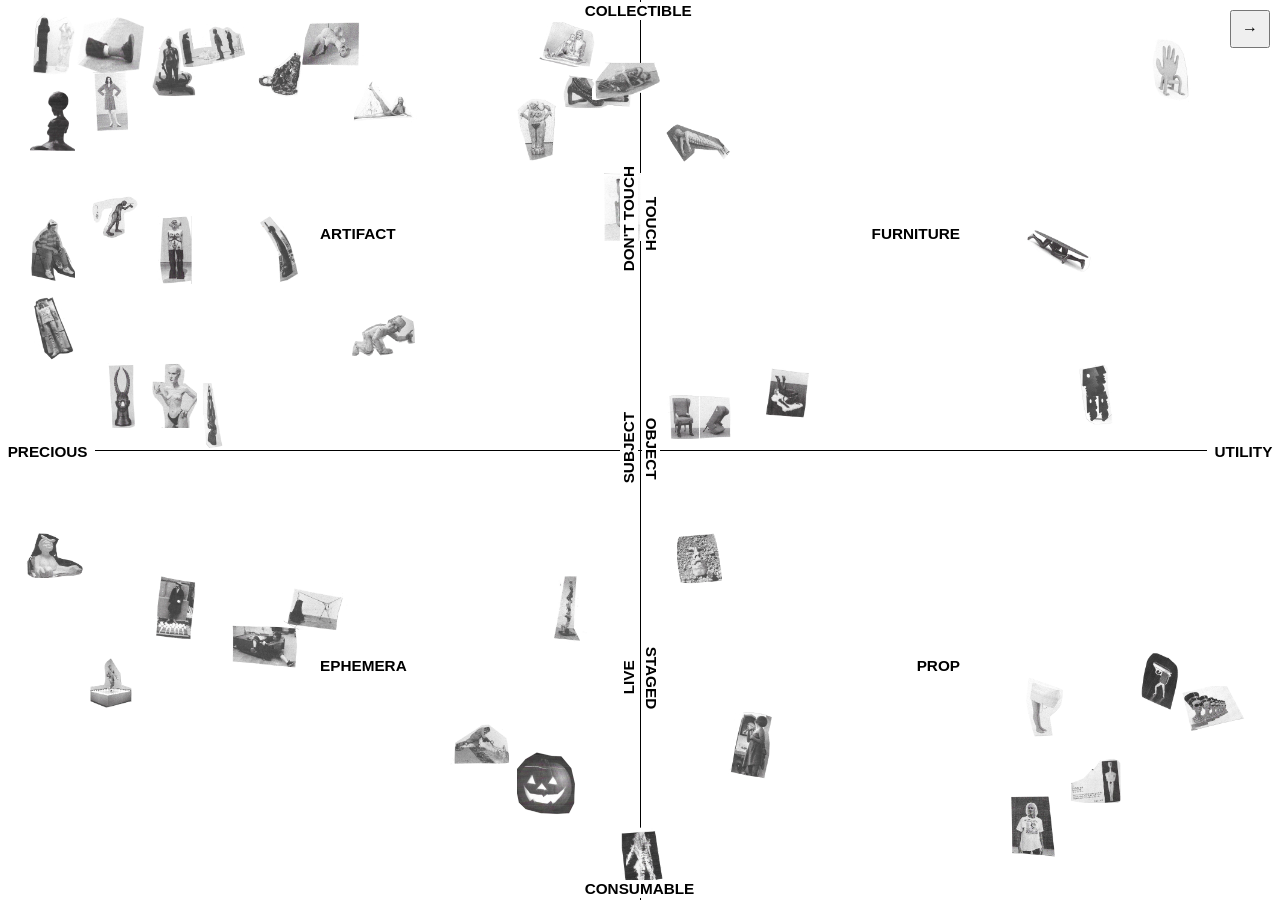
==== commit 89183206: "strapi ?" ====
--- a/index copy.html
+++ b/index copy.html
@@ -771,7 +771,7 @@
     data-name="Catalina Ouyang"  
     data-title="Bitch Bench" 
     data-year="2018"
-    data-body="Bitch as in bitching ">
+    data-body="Bitch as in bitching">
         <img src="images/F_Catalina Ouyang Bitch Bench 2018.png" alt="Image 3-20">
     </div>
     <!-- <div class="image-container touch" style="top: 10.5%; left: 39.27%;"  
